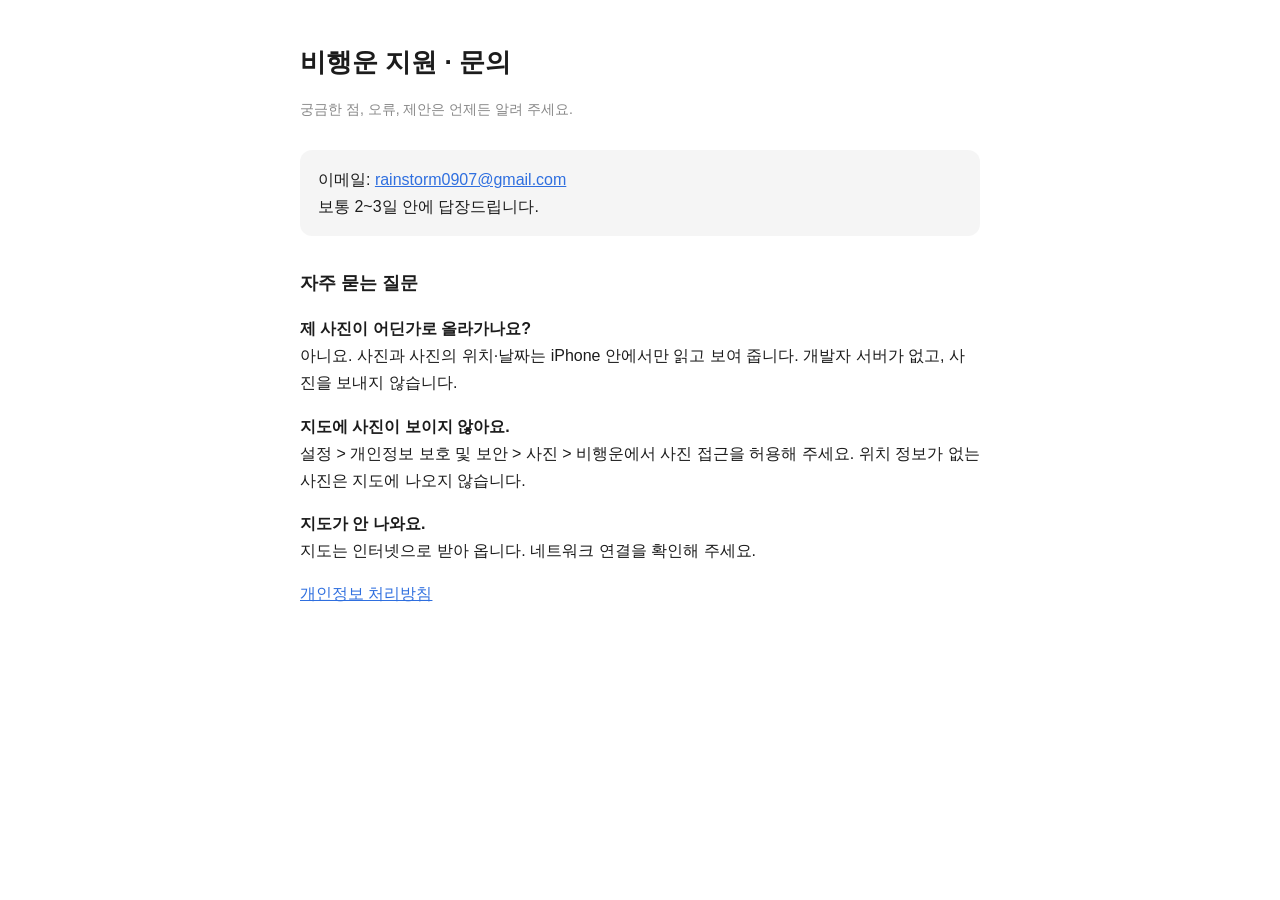
==== support/index.html @ fda276e8 "비행운 개인정보 처리방침·지원 페이지" ====
<!doctype html><html lang="ko"><head><meta charset="utf-8"><meta name="viewport" content="width=device-width,initial-scale=1"><title>비행운 지원</title><link rel="stylesheet" href="../style.css"></head>
<body><h1>비행운 지원 · 문의</h1><p class="meta">궁금한 점, 오류, 제안은 언제든 알려 주세요.</p>
<div class="box">이메일: <a href="mailto:rainstorm0907@gmail.com">rainstorm0907@gmail.com</a><br>보통 2~3일 안에 답장드립니다.</div>
<h2>자주 묻는 질문</h2>
<p><b>제 사진이 어딘가로 올라가나요?</b><br>아니요. 사진과 사진의 위치·날짜는 iPhone 안에서만 읽고 보여 줍니다. 개발자 서버가 없고, 사진을 보내지 않습니다.</p>
<p><b>지도에 사진이 보이지 않아요.</b><br>설정 &gt; 개인정보 보호 및 보안 &gt; 사진 &gt; 비행운에서 사진 접근을 허용해 주세요. 위치 정보가 없는 사진은 지도에 나오지 않습니다.</p>
<p><b>지도가 안 나와요.</b><br>지도는 인터넷으로 받아 옵니다. 네트워크 연결을 확인해 주세요.</p>
<p><a href="../privacy/">개인정보 처리방침</a></p>
</body></html>
---- style.css ----
:root{color-scheme:light dark}
body{font-family:-apple-system,BlinkMacSystemFont,"Apple SD Gothic Neo","Noto Sans KR",sans-serif;max-width:680px;margin:0 auto;padding:40px 20px 80px;line-height:1.7;color:#1c1c1c;background:#fff}
@media (prefers-color-scheme:dark){body{color:#eee;background:#111}a{color:#8ab4ff}}
h1{font-size:26px;margin:0 0 4px}h2{font-size:18px;margin:32px 0 8px}
.meta{color:#888;font-size:14px;margin-bottom:28px}
ul{padding-left:20px}li{margin:4px 0}
a{color:#2f6fdf}
.box{background:rgba(127,127,127,.08);border-radius:12px;padding:16px 18px;margin:16px 0}
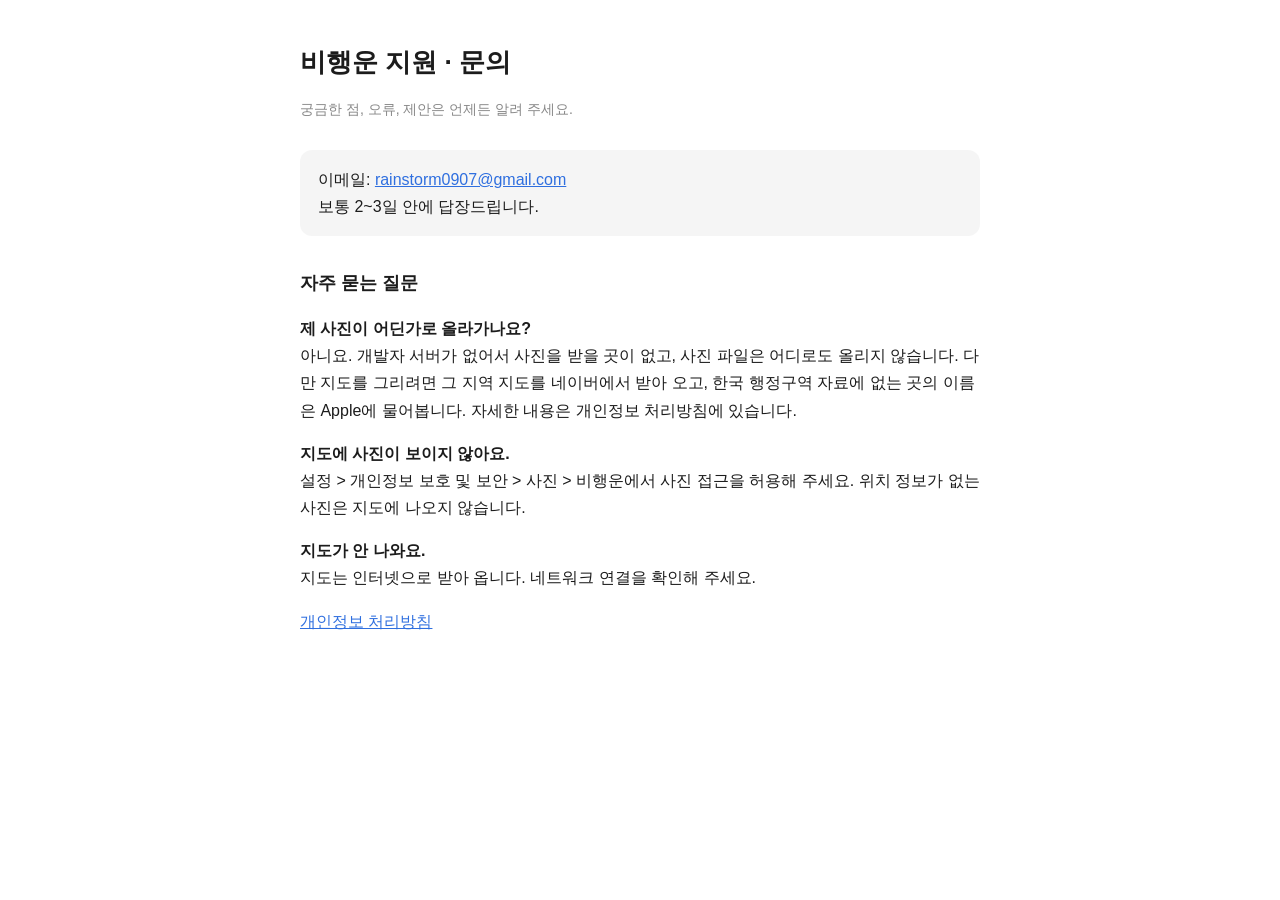
==== commit dab8672c: "개인정보 처리방침·지원: 온디바이스 처리, 네이버 지도 영역 요청·통신 정보, Apple은 앱 자료로 못 찾은 좌표만, iCloud 원본 받기, 기기 백업, 개발자는 받지 않으므로" ====
--- a/support/index.html
+++ b/support/index.html
@@ -2,7 +2,7 @@
 <body><h1>비행운 지원 · 문의</h1><p class="meta">궁금한 점, 오류, 제안은 언제든 알려 주세요.</p>
 <div class="box">이메일: <a href="mailto:rainstorm0907@gmail.com">rainstorm0907@gmail.com</a><br>보통 2~3일 안에 답장드립니다.</div>
 <h2>자주 묻는 질문</h2>
-<p><b>제 사진이 어딘가로 올라가나요?</b><br>아니요. 사진과 사진의 위치·날짜는 iPhone 안에서만 읽고 보여 줍니다. 개발자 서버가 없고, 사진을 보내지 않습니다.</p>
+<p><b>제 사진이 어딘가로 올라가나요?</b><br>아니요. 개발자 서버가 없어서 사진을 받을 곳이 없고, 사진 파일은 어디로도 올리지 않습니다. 다만 지도를 그리려면 그 지역 지도를 네이버에서 받아 오고, 한국 행정구역 자료에 없는 곳의 이름은 Apple에 물어봅니다. 자세한 내용은 개인정보 처리방침에 있습니다.</p>
 <p><b>지도에 사진이 보이지 않아요.</b><br>설정 &gt; 개인정보 보호 및 보안 &gt; 사진 &gt; 비행운에서 사진 접근을 허용해 주세요. 위치 정보가 없는 사진은 지도에 나오지 않습니다.</p>
 <p><b>지도가 안 나와요.</b><br>지도는 인터넷으로 받아 옵니다. 네트워크 연결을 확인해 주세요.</p>
 <p><a href="../privacy/">개인정보 처리방침</a></p>
